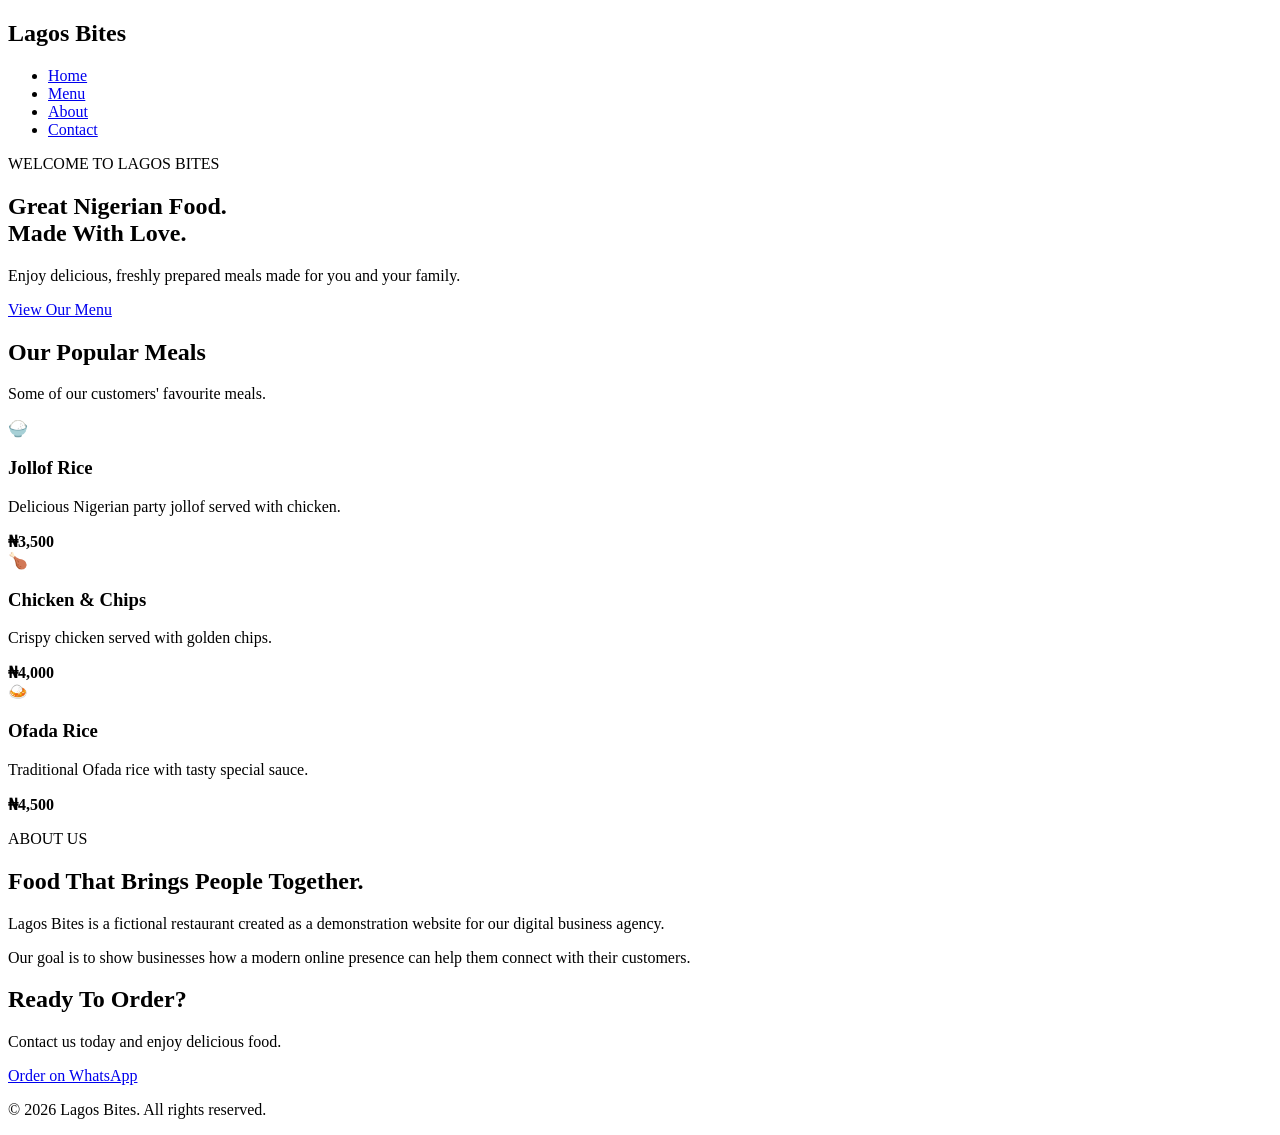
==== index.html @ 68a41f0f "Rename lagos bites index.html to index.html" ====
<!DOCTYPE html>
<html lang="en">
<head>
    <meta charset="UTF-8">
    <meta name="viewport" content="width=device-width, initial-scale=1.0">
    <title>Lagos Bites | Delicious Nigerian Food</title>
    <link rel="stylesheet" href="style.css">
</head>

<body>

    <header>
        <nav class="navbar">
            <h1 class="logo">Lagos Bites</h1>

            <ul class="nav-links">
                <li><a href="#home">Home</a></li>
                <li><a href="#menu">Menu</a></li>
                <li><a href="#about">About</a></li>
                <li><a href="#contact">Contact</a></li>
            </ul>
        </nav>
    </header>


    <main>

        <section id="home" class="hero">
            <div class="hero-content">
                <p class="small-title">WELCOME TO LAGOS BITES</p>

                <h2>Great Nigerian Food.<br>Made With Love.</h2>

                <p>
                    Enjoy delicious, freshly prepared meals
                    made for you and your family.
                </p>

                <a class="button" href="#menu">View Our Menu</a>
            </div>
        </section>


        <section id="menu" class="menu-section">
            <h2>Our Popular Meals</h2>

            <p class="section-text">
                Some of our customers' favourite meals.
            </p>

            <div class="food-container">

                <article class="food-card">
                    <div class="food-image">🍚</div>
                    <h3>Jollof Rice</h3>
                    <p>Delicious Nigerian party jollof served with chicken.</p>
                    <strong>₦3,500</strong>
                </article>

                <article class="food-card">
                    <div class="food-image">🍗</div>
                    <h3>Chicken & Chips</h3>
                    <p>Crispy chicken served with golden chips.</p>
                    <strong>₦4,000</strong>
                </article>

                <article class="food-card">
                    <div class="food-image">🍛</div>
                    <h3>Ofada Rice</h3>
                    <p>Traditional Ofada rice with tasty special sauce.</p>
                    <strong>₦4,500</strong>
                </article>

            </div>
        </section>


        <section id="about" class="about-section">

            <div>
                <p class="small-title">ABOUT US</p>

                <h2>Food That Brings People Together.</h2>

                <p>
                    Lagos Bites is a fictional restaurant created
                    as a demonstration website for our digital
                    business agency.
                </p>

                <p>
                    Our goal is to show businesses how a modern
                    online presence can help them connect with
                    their customers.
                </p>
            </div>

        </section>


        <section id="contact" class="contact-section">

            <h2>Ready To Order?</h2>

            <p>
                Contact us today and enjoy delicious food.
            </p>

            <a class="button" href="https://wa.me/2349166313803">
                Order on WhatsApp
            </a>

        </section>

    </main>


    <footer>
        <p>© 2026 Lagos Bites. All rights reserved.</p>
    </footer>


    <script src="script.js"></script>

</body>
</html>
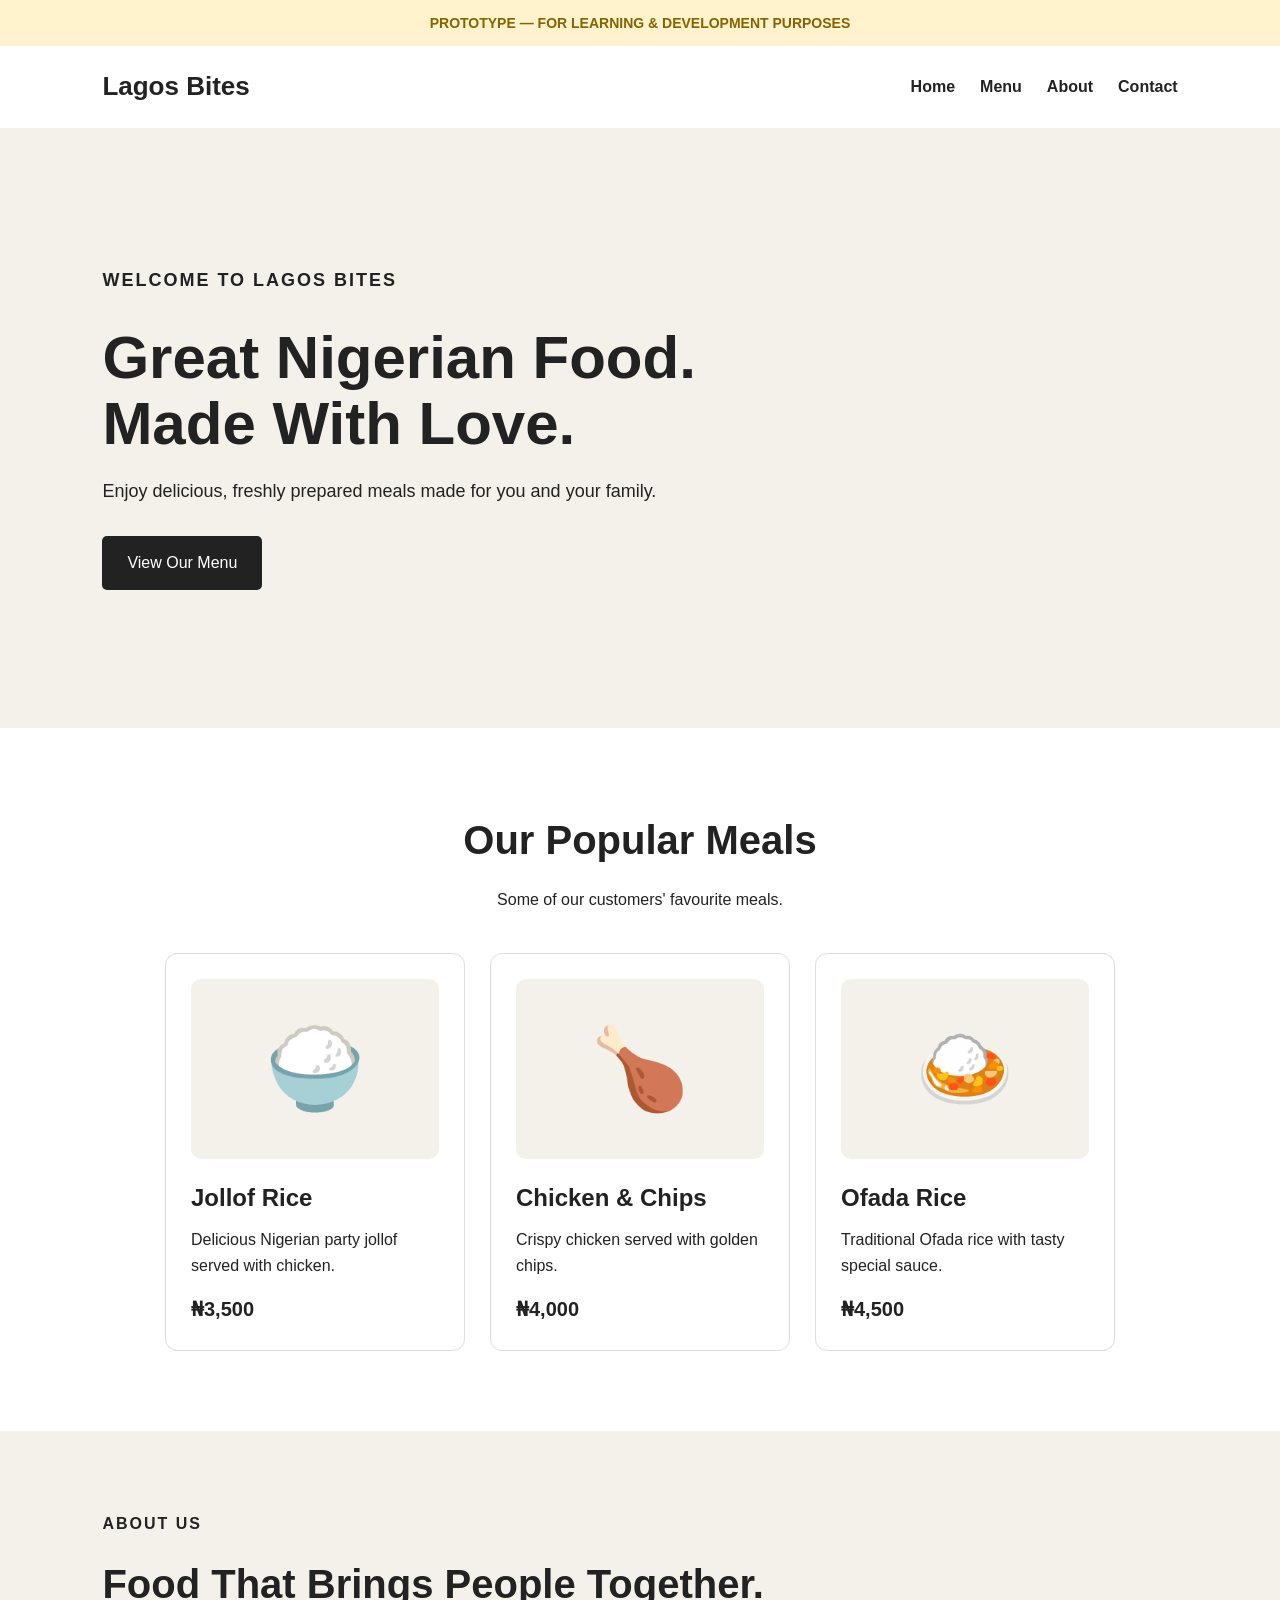
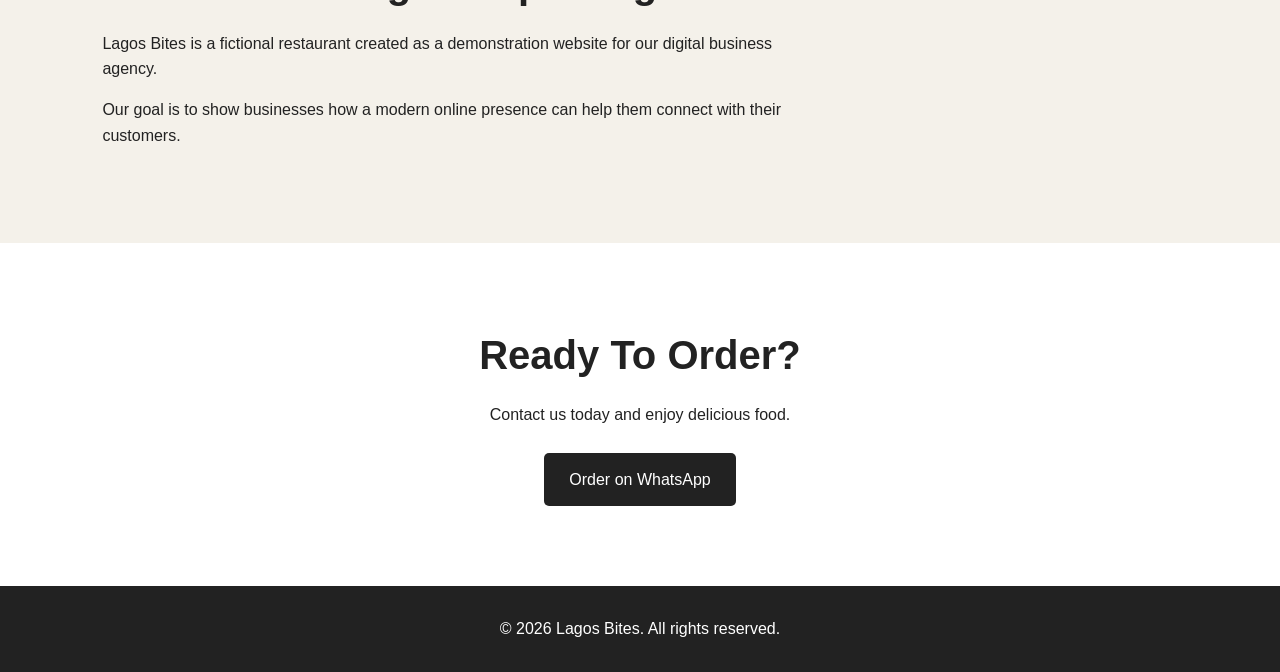
==== commit 7f1f3eca: "Add prototype notice to index.html Added a prototype notice for learning and development purposes." ====
--- a/index.html
+++ b/index.html
@@ -3,11 +3,29 @@
 <head>
     <meta charset="UTF-8">
     <meta name="viewport" content="width=device-width, initial-scale=1.0">
+
     <title>Lagos Bites | Delicious Nigerian Food</title>
+
     <link rel="stylesheet" href="style.css">
+
+    <style>
+        .prototype-notice {
+            text-align: center;
+            padding: 12px;
+            background: #fff3cd;
+            color: #856404;
+            font-weight: bold;
+            font-size: 14px;
+        }
+    </style>
 </head>
 
 <body>
+
+    <!-- PROTOTYPE NOTICE -->
+    <div class="prototype-notice">
+        PROTOTYPE — FOR LEARNING & DEVELOPMENT PURPOSES
+    </div>
 
     <header>
         <nav class="navbar">
@@ -27,21 +45,31 @@
 
         <section id="home" class="hero">
             <div class="hero-content">
-                <p class="small-title">WELCOME TO LAGOS BITES</p>
 
-                <h2>Great Nigerian Food.<br>Made With Love.</h2>
+                <p class="small-title">
+                    WELCOME TO LAGOS BITES
+                </p>
+
+                <h2>
+                    Great Nigerian Food.<br>
+                    Made With Love.
+                </h2>
 
                 <p>
                     Enjoy delicious, freshly prepared meals
                     made for you and your family.
                 </p>
 
-                <a class="button" href="#menu">View Our Menu</a>
+                <a class="button" href="#menu">
+                    View Our Menu
+                </a>
+
             </div>
         </section>
 
 
         <section id="menu" class="menu-section">
+
             <h2>Our Popular Meals</h2>
 
             <p class="section-text">
@@ -51,48 +79,81 @@
             <div class="food-container">
 
                 <article class="food-card">
+
                     <div class="food-image">🍚</div>
+
                     <h3>Jollof Rice</h3>
-                    <p>Delicious Nigerian party jollof served with chicken.</p>
+
+                    <p>
+                        Delicious Nigerian party jollof
+                        served with chicken.
+                    </p>
+
                     <strong>₦3,500</strong>
+
                 </article>
 
+
                 <article class="food-card">
+
                     <div class="food-image">🍗</div>
+
                     <h3>Chicken & Chips</h3>
-                    <p>Crispy chicken served with golden chips.</p>
+
+                    <p>
+                        Crispy chicken served with
+                        golden chips.
+                    </p>
+
                     <strong>₦4,000</strong>
+
                 </article>
 
+
                 <article class="food-card">
+
                     <div class="food-image">🍛</div>
+
                     <h3>Ofada Rice</h3>
-                    <p>Traditional Ofada rice with tasty special sauce.</p>
+
+                    <p>
+                        Traditional Ofada rice with
+                        tasty special sauce.
+                    </p>
+
                     <strong>₦4,500</strong>
+
                 </article>
 
             </div>
+
         </section>
 
 
         <section id="about" class="about-section">
 
             <div>
-                <p class="small-title">ABOUT US</p>
 
-                <h2>Food That Brings People Together.</h2>
+                <p class="small-title">
+                    ABOUT US
+                </p>
+
+                <h2>
+                    Food That Brings People Together.
+                </h2>
 
                 <p>
-                    Lagos Bites is a fictional restaurant created
-                    as a demonstration website for our digital
-                    business agency.
+                    Lagos Bites is a fictional restaurant
+                    created as a demonstration website
+                    for our digital business agency.
                 </p>
 
                 <p>
-                    Our goal is to show businesses how a modern
-                    online presence can help them connect with
-                    their customers.
+                    Our goal is to show businesses how a
+                    modern online presence can help them
+                    connect with their customers.
                 </p>
+
             </div>
 
         </section>
@@ -100,13 +161,16 @@
 
         <section id="contact" class="contact-section">
 
-            <h2>Ready To Order?</h2>
+            <h2>
+                Ready To Order?
+            </h2>
 
             <p>
                 Contact us today and enjoy delicious food.
             </p>
 
-            <a class="button" href="https://wa.me/2349166313803">
+            <a class="button"
+               href="https://wa.me/2349166313803">
                 Order on WhatsApp
             </a>
 
@@ -116,7 +180,11 @@
 
 
     <footer>
-        <p>© 2026 Lagos Bites. All rights reserved.</p>
+
+        <p>
+            © 2026 Lagos Bites. All rights reserved.
+        </p>
+
     </footer>
 
 
--- a/style.css
+++ b/style.css
@@ -0,0 +1,180 @@
+* {
+    margin: 0;
+    padding: 0;
+    box-sizing: border-box;
+}
+
+body {
+    font-family: Arial, sans-serif;
+    line-height: 1.6;
+    color: #222;
+}
+
+.navbar {
+    display: flex;
+    justify-content: space-between;
+    align-items: center;
+    padding: 20px 8%;
+    background: white;
+}
+
+.logo {
+    font-size: 26px;
+}
+
+.nav-links {
+    display: flex;
+    list-style: none;
+    gap: 25px;
+}
+
+.nav-links a {
+    text-decoration: none;
+    color: #222;
+    font-weight: bold;
+}
+
+.hero {
+    min-height: 600px;
+    display: flex;
+    align-items: center;
+    padding: 80px 8%;
+    background: #f4f1ea;
+}
+
+.hero-content {
+    max-width: 600px;
+}
+
+.small-title {
+    font-weight: bold;
+    letter-spacing: 2px;
+    margin-bottom: 15px;
+}
+
+.hero h2 {
+    font-size: 60px;
+    line-height: 1.1;
+    margin-bottom: 20px;
+}
+
+.hero p {
+    font-size: 18px;
+    margin-bottom: 30px;
+}
+
+.button {
+    display: inline-block;
+    padding: 14px 25px;
+    background: #222;
+    color: white;
+    text-decoration: none;
+    border-radius: 5px;
+}
+
+.menu-section {
+    padding: 80px 8%;
+    text-align: center;
+}
+
+.menu-section h2,
+.about-section h2,
+.contact-section h2 {
+    font-size: 40px;
+    margin-bottom: 15px;
+}
+
+.section-text {
+    margin-bottom: 40px;
+}
+
+.food-container {
+    display: flex;
+    gap: 25px;
+    justify-content: center;
+    flex-wrap: wrap;
+}
+
+.food-card {
+    width: 300px;
+    padding: 25px;
+    border: 1px solid #ddd;
+    border-radius: 12px;
+    text-align: left;
+}
+
+.food-image {
+    height: 180px;
+    display: flex;
+    align-items: center;
+    justify-content: center;
+    font-size: 80px;
+    background: #f4f1ea;
+    border-radius: 10px;
+    margin-bottom: 20px;
+}
+
+.food-card h3 {
+    font-size: 24px;
+    margin-bottom: 10px;
+}
+
+.food-card strong {
+    display: block;
+    margin-top: 15px;
+    font-size: 20px;
+}
+
+.about-section {
+    padding: 80px 8%;
+    background: #f4f1ea;
+}
+
+.about-section div {
+    max-width: 700px;
+}
+
+.about-section p {
+    margin-bottom: 15px;
+}
+
+.contact-section {
+    padding: 80px 8%;
+    text-align: center;
+}
+
+.contact-section p {
+    margin-bottom: 25px;
+}
+
+footer {
+    padding: 30px;
+    text-align: center;
+    background: #222;
+    color: white;
+}
+
+@media (max-width: 700px) {
+
+    .navbar {
+        flex-direction: column;
+        gap: 15px;
+    }
+
+    .nav-links {
+        gap: 12px;
+    }
+
+    .hero h2 {
+        font-size: 42px;
+    }
+
+    .food-container {
+        flex-direction: column;
+        align-items: center;
+    }
+
+    .food-card {
+        width: 100%;
+    }
+}
